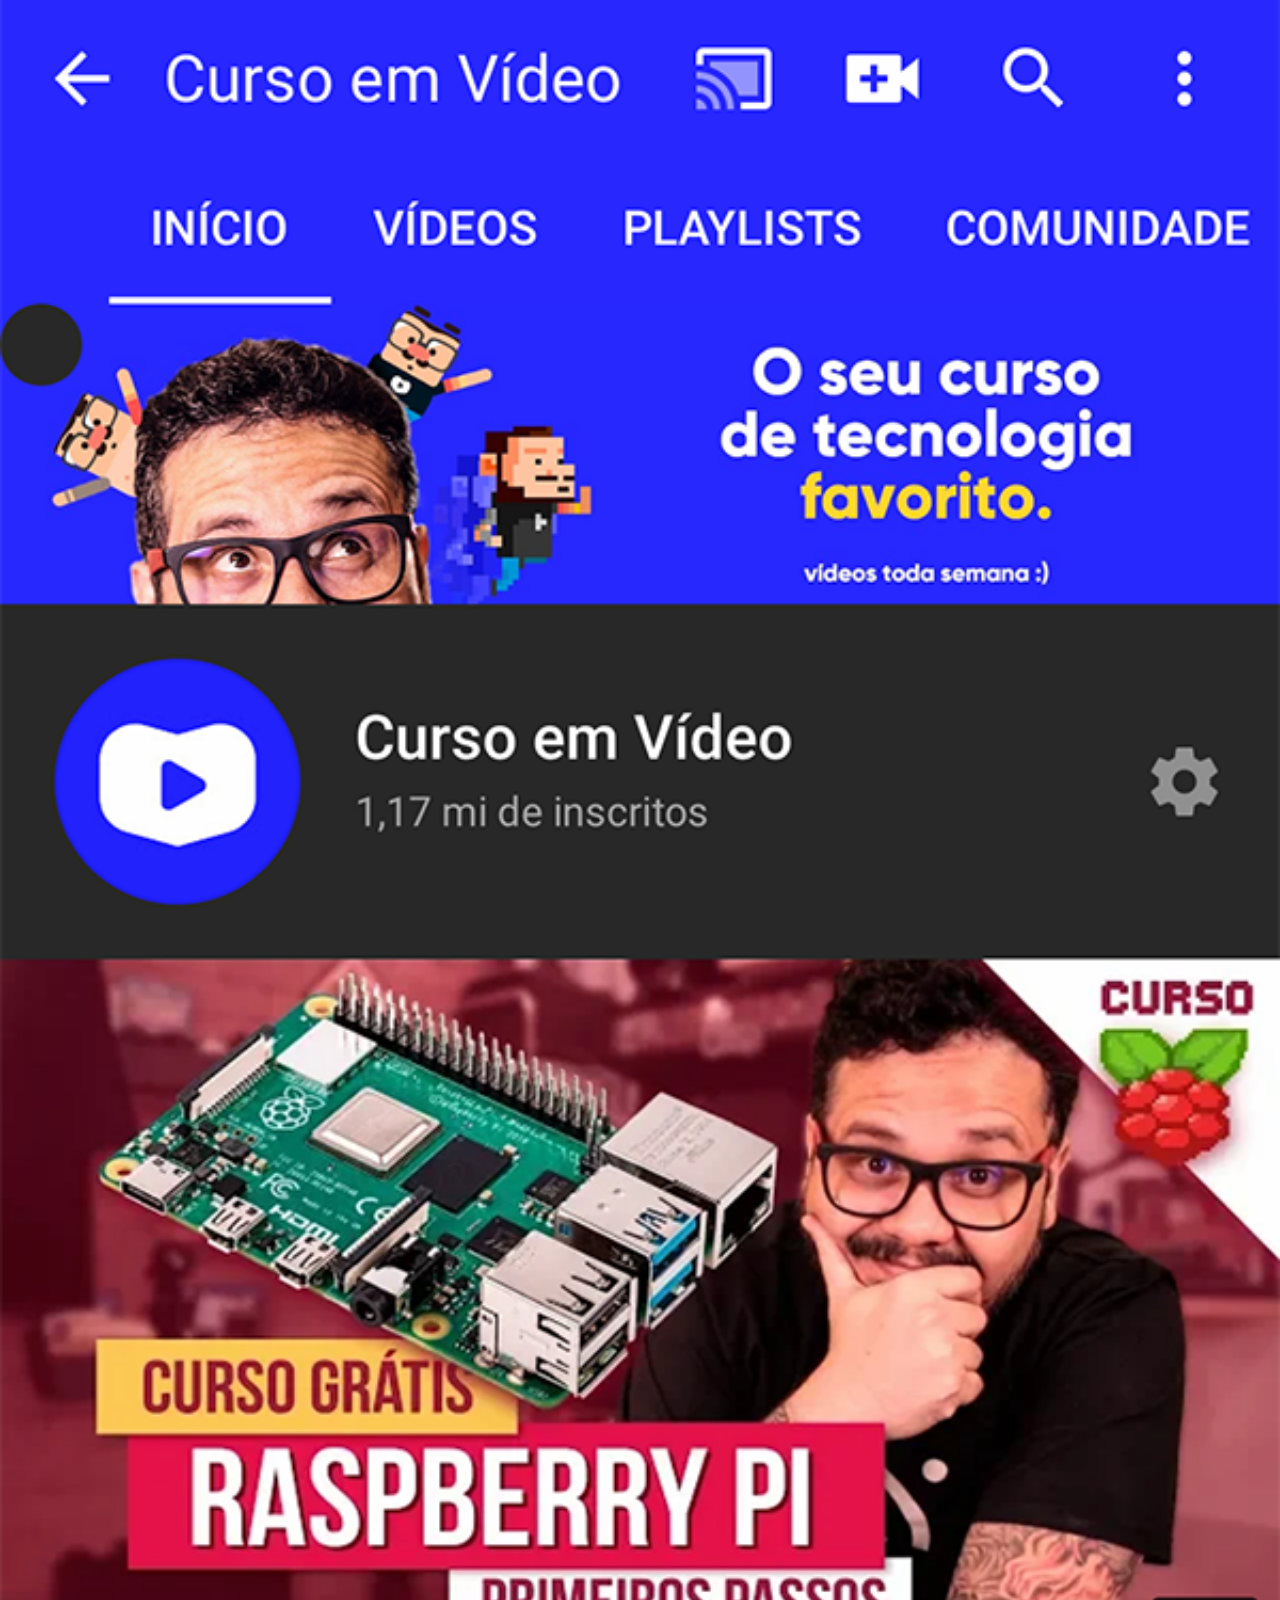
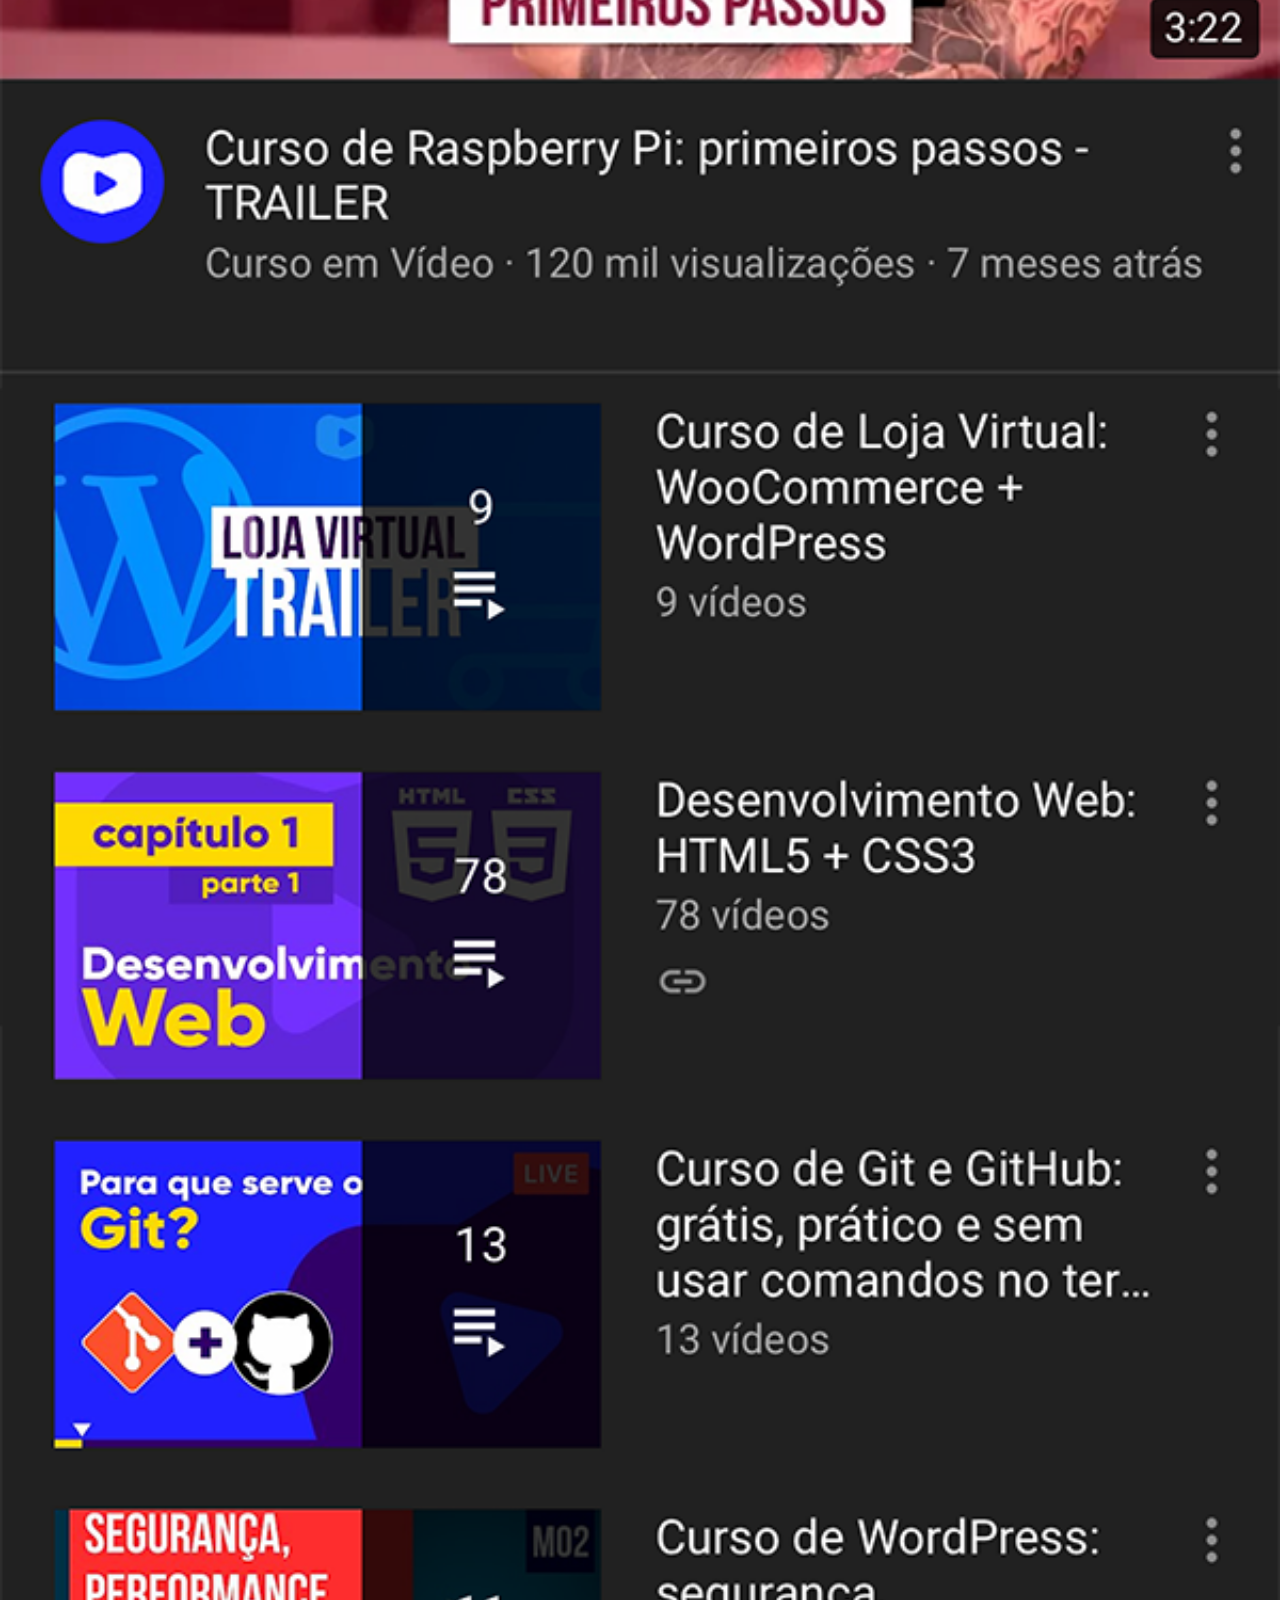
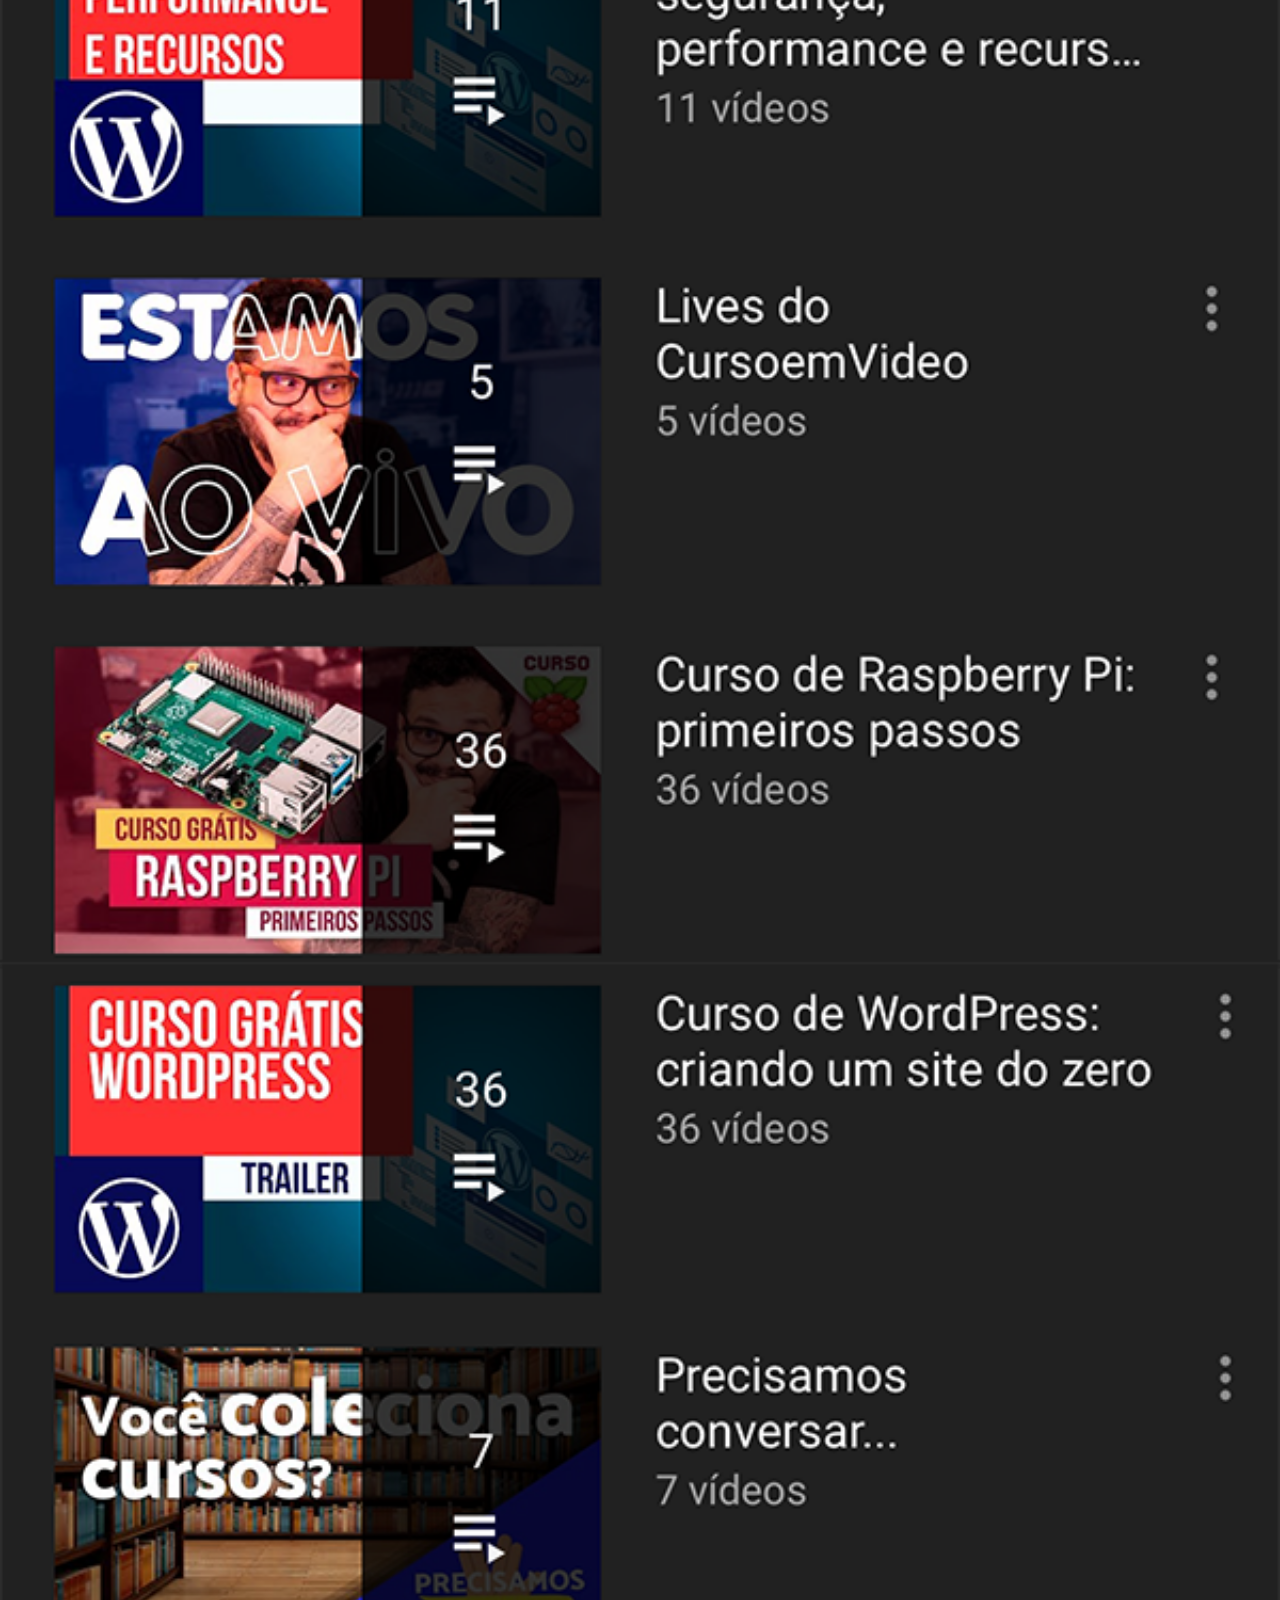
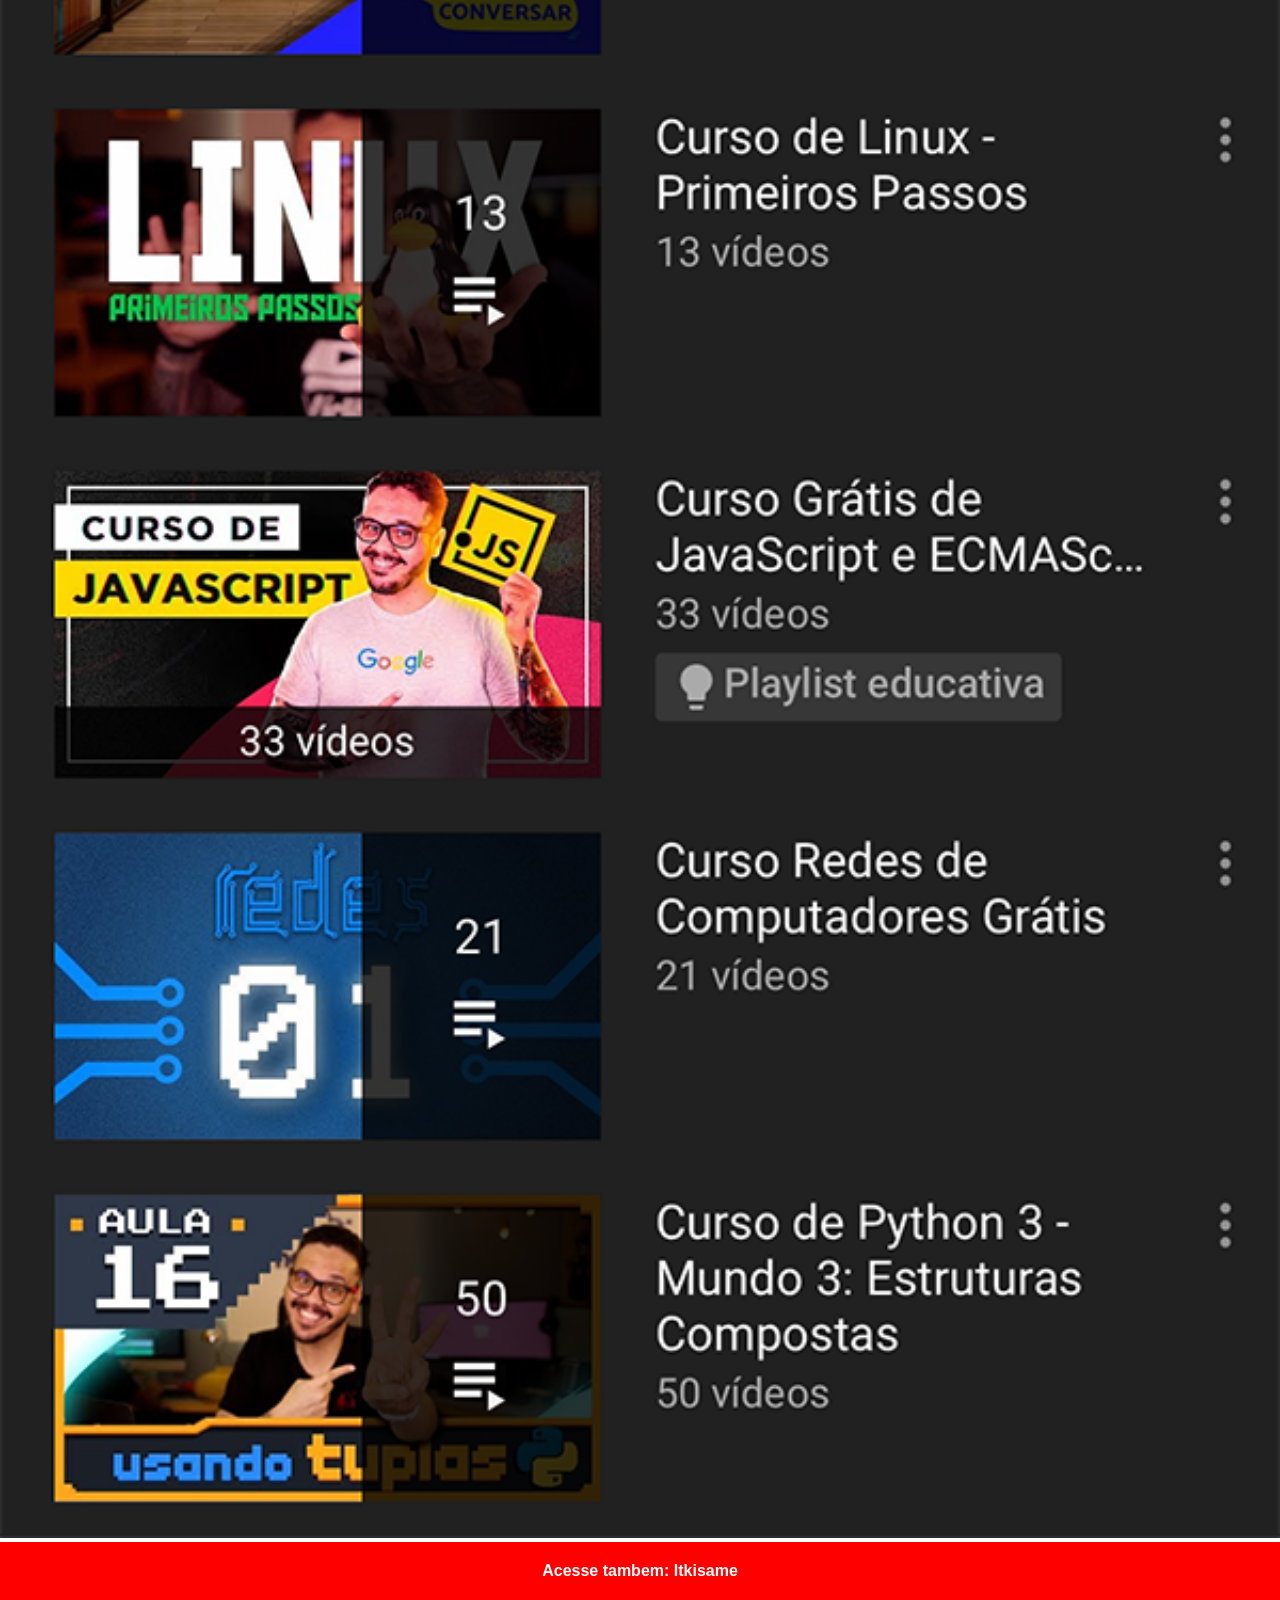
==== Youtube.html @ 6417c3b5 "Novas funções aprimoradas" ====
<!DOCTYPE html>
<html lang="pt-br">
<head>
    <meta charset="UTF-8">
    <meta name="viewport" content="width=device-width, initial-scale=1.0">
    <title>Youtube</title>
    <link rel="stylesheet" href="estilos/social.css">
</head>
<body>
    <img src="imagens/tela-youtube.png" alt="yt">
    <a href="https://www.youtube.com/results?search_query=itkisame" target="_blank">Acesse tambem: Itkisame</a>
</body>
</html>
---- estilos/social.css ----
@charset 'UTF-8';

* {
    margin: 0px;
    padding: 0px;
    font-family: Arial, Helvetica, sans-serif;
}

::-webkit-scrollbar {
    width: 0px;
    height: 0px;
}

img {
    width: 100vw;
}

a {
    display: block;
    background-color: red;
    color: white;
    padding: 20px;
    text-align: center;
    font-weight: bolder;
    text-decoration: none;
}
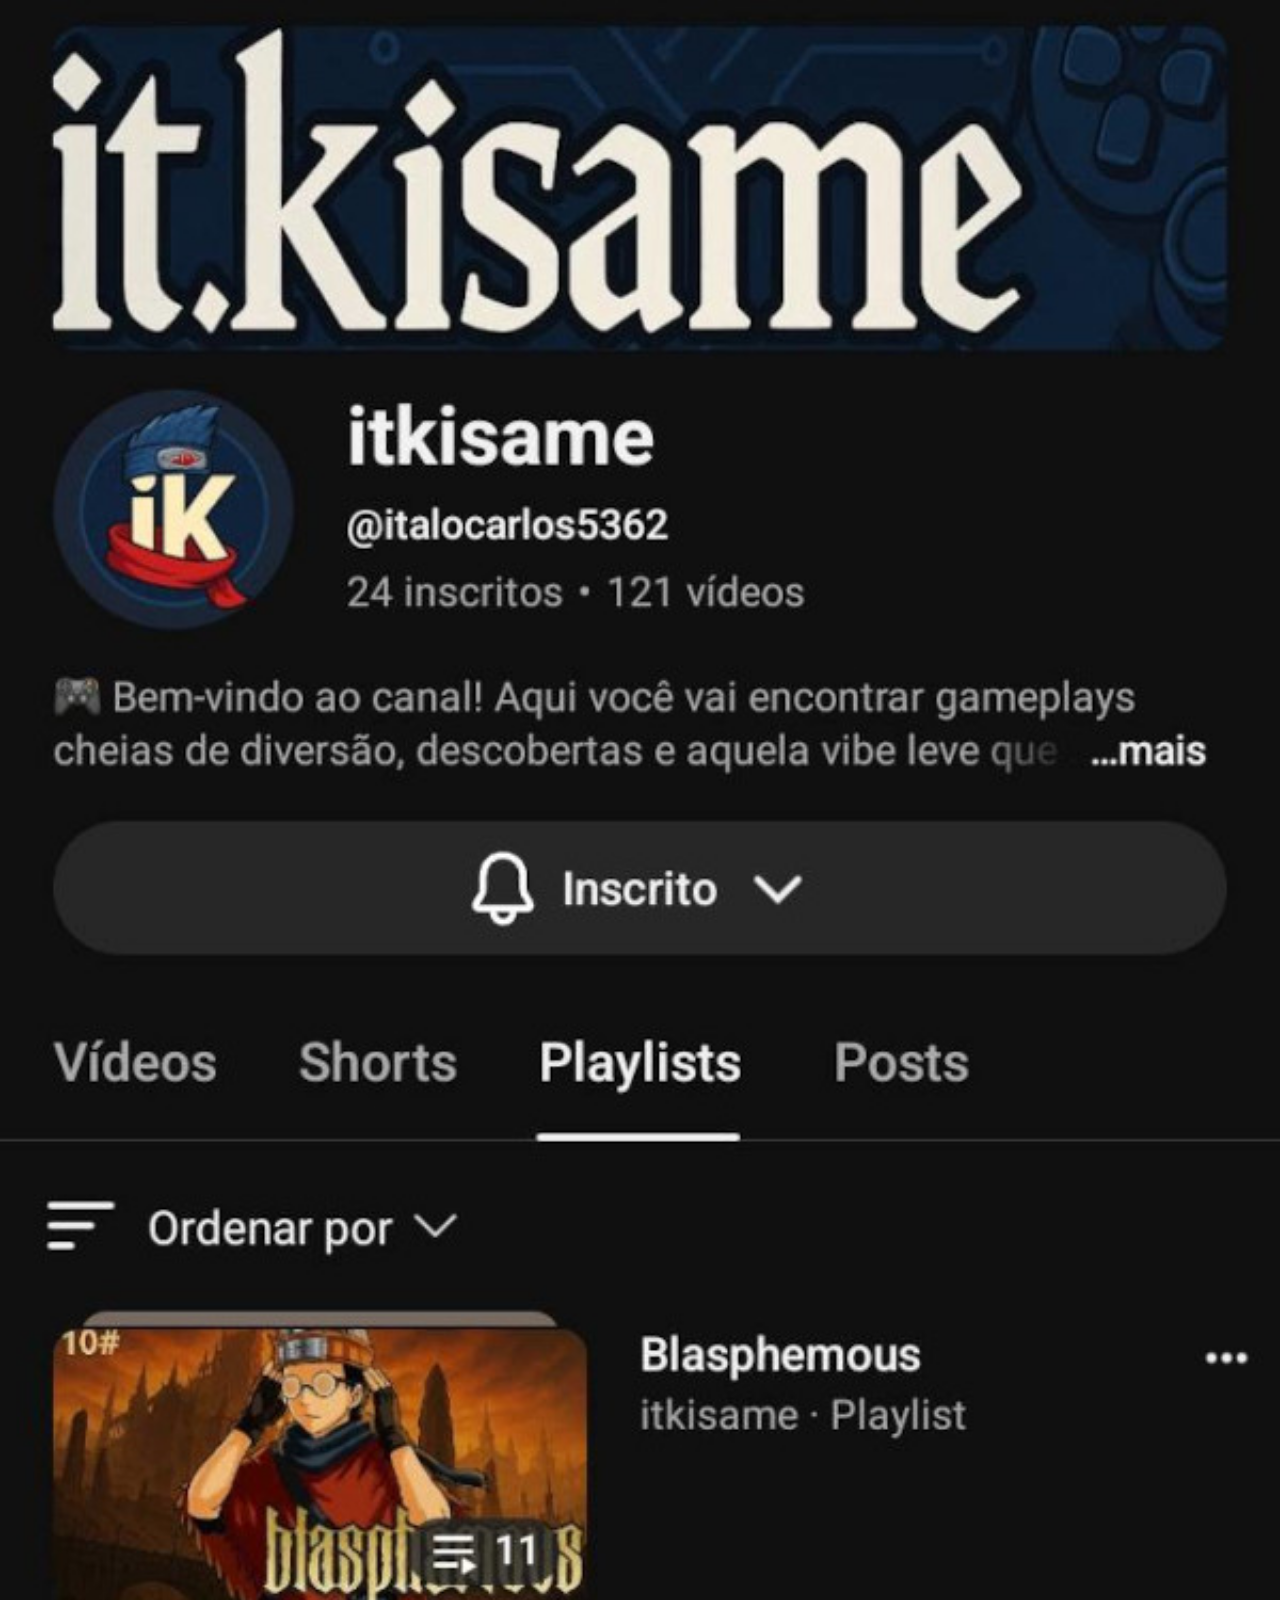
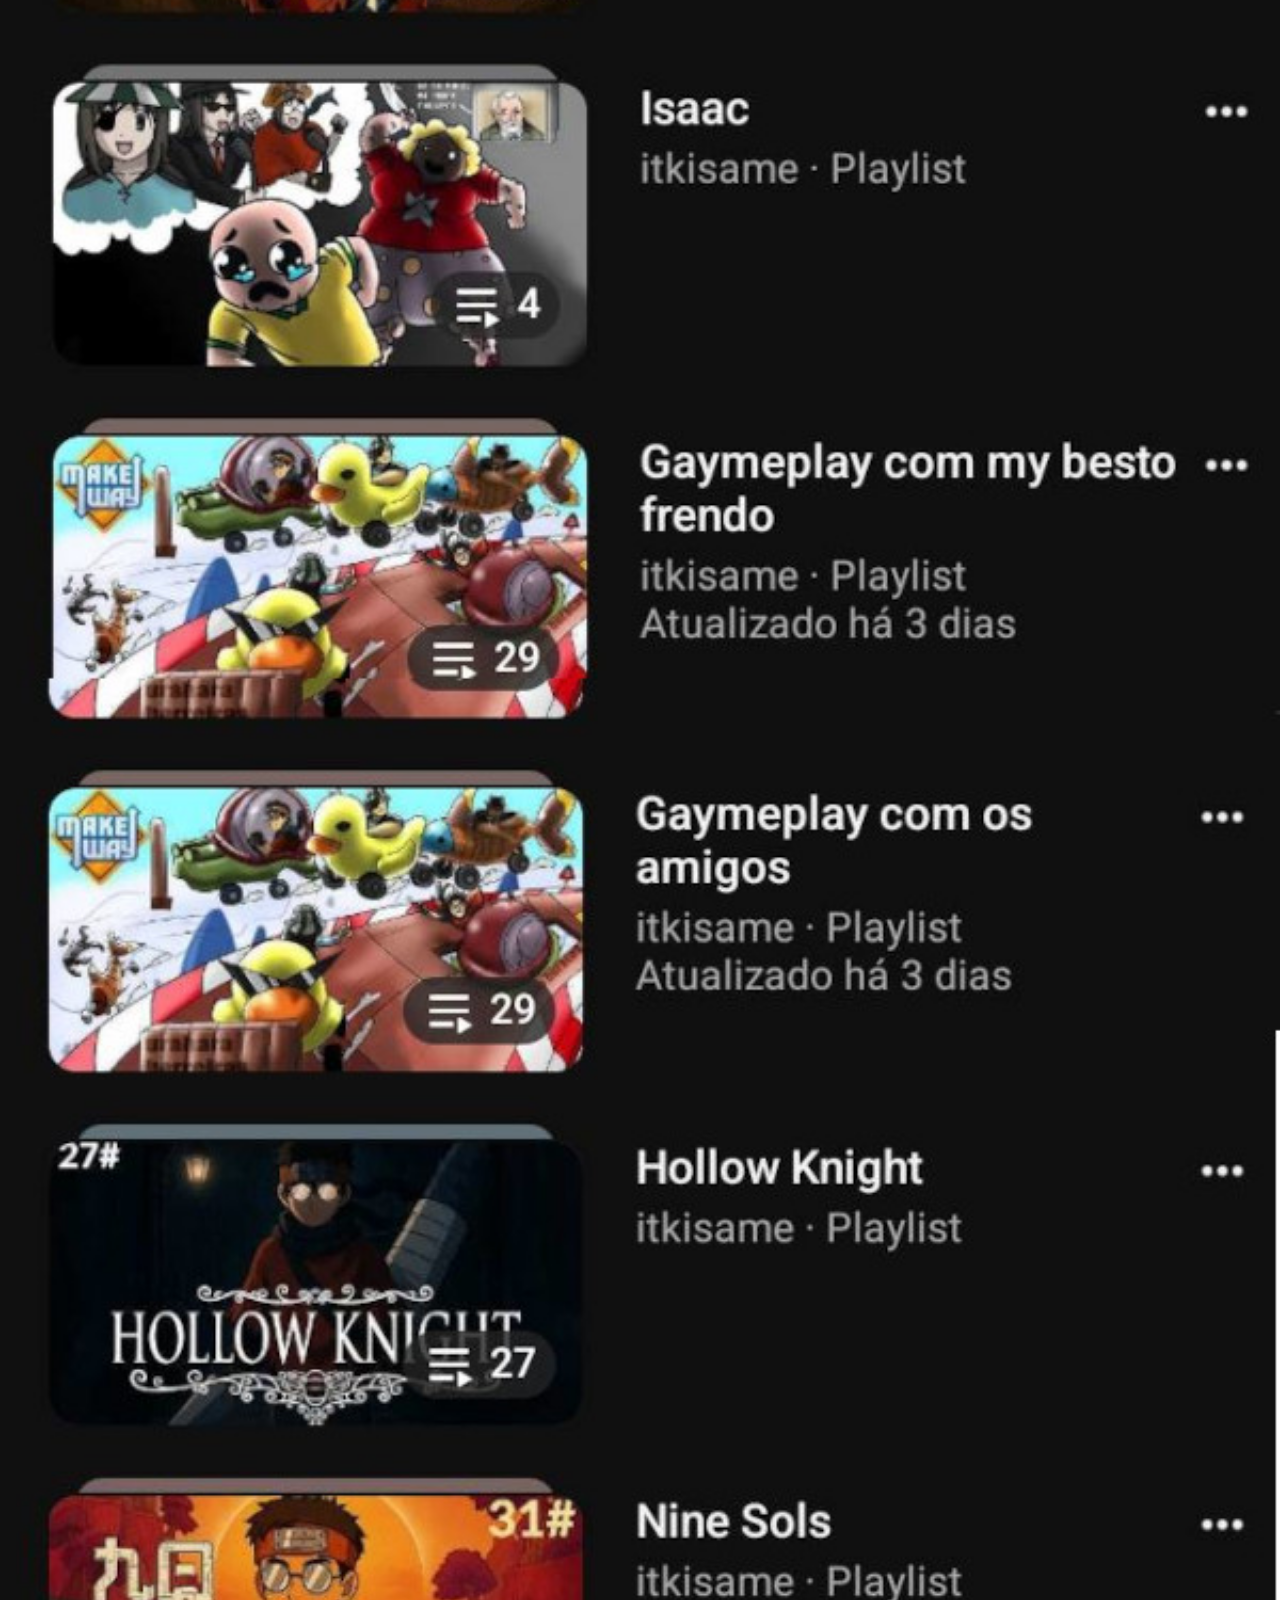
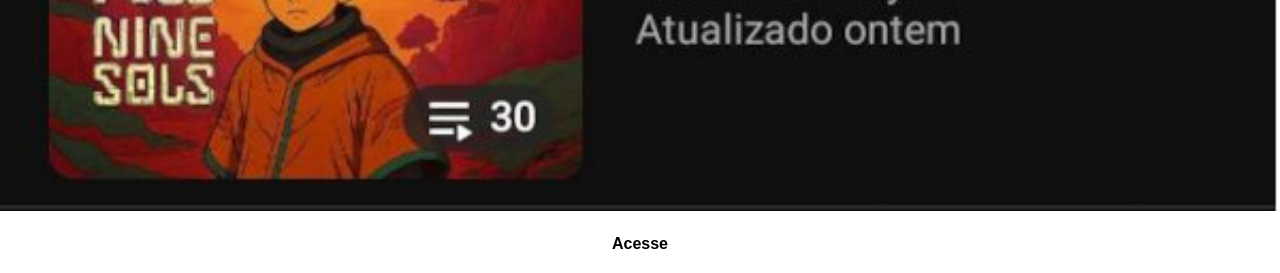
==== commit 1ede8b97: "img yt nova" ====
--- a/Youtube.html
+++ b/Youtube.html
@@ -7,7 +7,7 @@
     <link rel="stylesheet" href="estilos/social.css">
 </head>
 <body>
-    <img src="imagens/tela-youtube.png" alt="yt">
-    <a href="https://www.youtube.com/results?search_query=itkisame" target="_blank">Acesse tambem: Itkisame</a>
+    <img src="imagens/yt1.jpg.jpg" alt="yt">
+    <a href="https://www.youtube.com/results?search_query=itkisame" target="_blank">Acesse</a>
 </body>
 </html>
--- a/estilos/social.css
+++ b/estilos/social.css
@@ -17,8 +17,8 @@
 
 a {
     display: block;
-    background-color: red;
-    color: white;
+    background-color: white;
+    color: black;
     padding: 20px;
     text-align: center;
     font-weight: bolder;
